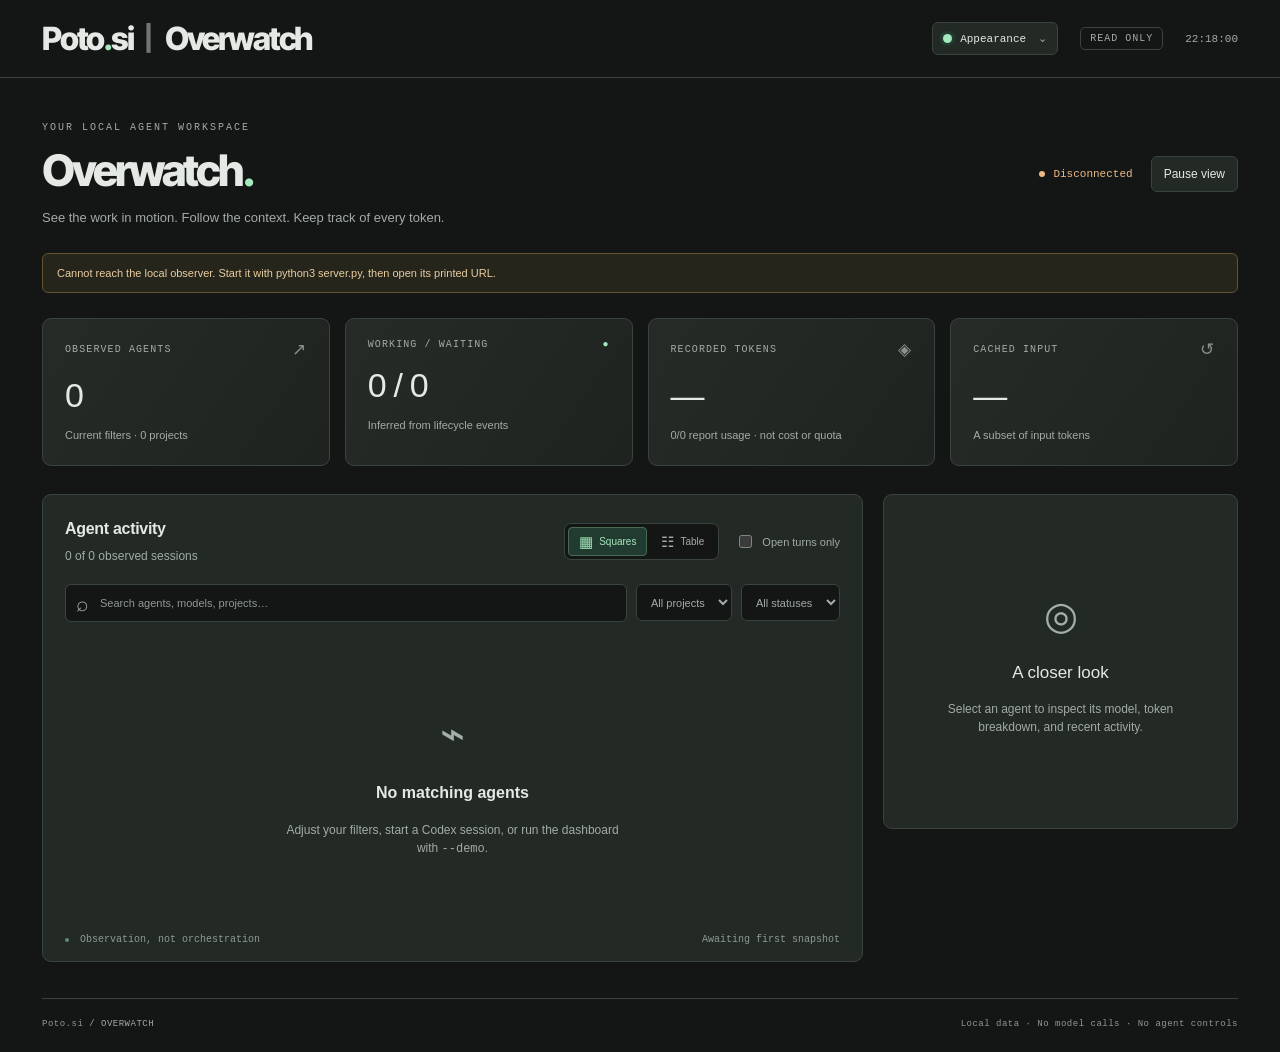
==== index.html @ 6ef72272 "Initial commit: local Codex agent dashboard" ====
<!doctype html>
<html lang="en">
<head>
  <meta charset="utf-8">
  <meta name="viewport" content="width=device-width, initial-scale=1">
  <meta name="color-scheme" content="dark">
  <script src="/theme.js"></script>
  <title>Poto.si | Overwatch</title>
  <link rel="icon" href="data:image/svg+xml,%3Csvg xmlns='http://www.w3.org/2000/svg' viewBox='0 0 32 32'%3E%3Crect width='32' height='32' rx='9' fill='%23132120'/%3E%3Cpath d='M8 23V9h9l7 7-7 7z' fill='none' stroke='%2399e4bb' stroke-width='3'/%3E%3C/svg%3E">
  <link rel="preload" href="/assets/inter-tight-800.ttf" as="font" type="font/ttf" crossorigin>
<link rel="stylesheet" href="/style.css">
  <link rel="stylesheet" href="/theme.css">
  <script src="/app.js" defer></script>
</head>
<body>
  <div class="shell">
    <header class="topbar">
      <a class="brand wordmark" href="/" aria-label="Poto.si | Overwatch home"><span>Poto<span class="brand-dot">.</span>si</span><span class="brand-separator" aria-hidden="true">|</span><span>Overwatch</span></a>
      <div class="top-meta"><details id="appearance-menu" class="appearance-menu">
  <summary><span class="appearance-dot" aria-hidden="true"></span>Appearance<span class="appearance-chevron" aria-hidden="true">⌄</span></summary>
  <div class="appearance-panel">
    <fieldset class="appearance-modes"><legend>Theme</legend>
      <label><input type="radio" name="appearance-theme" value="dark" checked><span>Dark</span></label>
      <label><input type="radio" name="appearance-theme" value="light"><span>Light</span></label>
      <label><input type="radio" name="appearance-theme" value="system"><span>System</span></label>
    </fieldset>
    <fieldset class="appearance-accents"><legend>Accent color</legend>
      <label data-preset="mint"><input type="radio" name="appearance-accent" value="mint" checked><span><i aria-hidden="true"></i>Mint</span></label>
      <label data-preset="sky"><input type="radio" name="appearance-accent" value="sky"><span><i aria-hidden="true"></i>Sky</span></label>
      <label data-preset="violet"><input type="radio" name="appearance-accent" value="violet"><span><i aria-hidden="true"></i>Violet</span></label>
      <label data-preset="amber"><input type="radio" name="appearance-accent" value="amber"><span><i aria-hidden="true"></i>Amber</span></label>
      <label data-preset="rose"><input type="radio" name="appearance-accent" value="rose"><span><i aria-hidden="true"></i>Rose</span></label>
    </fieldset>
  </div>
</details><span class="readonly">READ ONLY</span><span id="clock">—</span></div>
    </header>
    <main>
      <div class="page-heading">
        <div><div class="eyebrow">YOUR LOCAL AGENT WORKSPACE</div><h1 class="overwatch-title">Overwatch<span class="heading-dot">.</span></h1><p class="subtitle">See the work in motion. Follow the context. Keep track of every token.</p></div>
        <div class="connection-controls"><div id="connection" class="connection"><span class="pulse"></span><span id="connection-label">Connecting</span></div><button id="pause" class="button" type="button" aria-pressed="false">Pause view</button></div>
      </div>
      <div id="notice" class="notice" role="status">Connecting to the local observer…</div>
      <section class="stats" aria-label="Observed agent summary">
        <article class="stat"><span class="stat-label">OBSERVED AGENTS <span class="stat-icon">↗</span></span><strong id="stat-agents">—</strong><span id="stat-scope" class="stat-caption">Recent sessions</span></article>
        <article class="stat"><span class="stat-label">WORKING / WAITING <span class="stat-icon green">●</span></span><strong id="stat-active">—</strong><span class="stat-caption">Inferred from lifecycle events</span></article>
        <article class="stat"><span class="stat-label">RECORDED TOKENS <span class="stat-icon">◈</span></span><strong id="stat-tokens">—</strong><span id="stat-token-caption" class="stat-caption">Input + output; not cost or quota</span></article>
        <article class="stat"><span class="stat-label">CACHED INPUT <span class="stat-icon">↺</span></span><strong id="stat-cache">—</strong><span class="stat-caption">A subset of input tokens</span></article>
      </section>
      <section class="workspace" aria-label="Agent workspace">
        <div class="agent-panel panel">
          <div class="panel-heading"><div><h2>Agent activity</h2><span id="result-count" class="small muted">Waiting for observations</span></div><div class="activity-controls"><div class="view-switch" role="group" aria-label="Agent view"><button id="view-squares" type="button" aria-pressed="true" aria-controls="squares-view"><span aria-hidden="true">▦</span> Squares</button><button id="view-table" type="button" aria-pressed="false" aria-controls="table-view"><span aria-hidden="true">☷</span> Table</button></div><label class="checkbox"><input id="active-only" type="checkbox"> Open turns only</label></div></div>
          <div class="filters">
            <label class="search"><span aria-hidden="true">⌕</span><input id="search" type="search" placeholder="Search agents, models, projects…" aria-label="Search agents"></label>
            <select id="project-filter" aria-label="Filter by project"><option value="">All projects</option></select>
            <select id="status-filter" aria-label="Filter by status"><option value="">All statuses</option><option value="running">Working</option><option value="waiting">Waiting</option><option value="idle">Idle</option><option value="interrupted">Interrupted</option><option value="failed">Failed</option><option value="unknown">Unknown</option></select>
          </div>
          <div id="squares-view" class="squares-view" role="region" aria-label="Agent status squares">
            <div class="square-legend" aria-label="Agent status legend"><span class="running"><i aria-hidden="true">▶</i> Working</span><span class="waiting"><i aria-hidden="true">Ⅱ</i> Waiting</span><span class="idle"><i aria-hidden="true">○</i> Idle</span><span class="interrupted"><i aria-hidden="true">×</i> Interrupted</span><span class="failed"><i aria-hidden="true">!</i> Failed</span><span class="unknown"><i aria-hidden="true">?</i> Unknown</span></div>
            <div class="square-board"><div class="square-board-heading"><span>OBSERVED SESSIONS</span><span>1 square = 1 agent</span></div><div id="square-groups"></div></div>
            <div id="square-caption" class="square-caption">Select a square to inspect its agent. Token counts appear inside each square.</div>
          </div>
          <div id="table-view" class="table-scroll" hidden><table><thead><tr><th scope="col">AGENT / SESSION</th><th scope="col">STATUS</th><th scope="col" class="number">TOKENS</th><th scope="col" class="number">LAST ACTIVITY</th></tr></thead><tbody id="agent-rows"></tbody></table></div>
          <div id="empty" class="empty" hidden><span class="empty-icon" aria-hidden="true">⌁</span><h3>No matching agents</h3><p>Adjust your filters, start a Codex session, or run the dashboard with <code>--demo</code>.</p></div>
          <div class="panel-footer"><span><span class="tiny-dot"></span> Observation, not orchestration</span><span id="updated">Awaiting first snapshot</span></div>
        </div>
        <aside class="detail-panel panel" aria-label="Selected agent details">
          <div id="detail-empty" class="detail-empty"><span class="detail-symbol" aria-hidden="true">◎</span><h2>A closer look</h2><p>Select an agent to inspect its model, token breakdown, and recent activity.</p></div>
          <div id="detail" hidden>
            <div class="detail-heading"><span class="eyebrow">AGENT DETAILS</span><span id="detail-status" class="status"></span></div>
            <h2 id="detail-name"></h2><p id="detail-reason" class="detail-reason"></p>
            <dl class="metadata"><div><dt>Model</dt><dd id="detail-model"></dd></div><div><dt>Provider</dt><dd id="detail-provider"></dd></div><div><dt>Project</dt><dd id="detail-project"></dd></div><div><dt>Source</dt><dd id="detail-source"></dd></div><div><dt>Session ID</dt><dd id="detail-id" class="mono"></dd></div><div><dt>Parent</dt><dd id="detail-parent" class="mono"></dd></div><div><dt>Last turn</dt><dd id="detail-duration"></dd></div></dl>
            <div class="section-heading"><h3>Token accounting</h3><span id="detail-total" class="mono"></span></div>
            <div class="token-bar" aria-hidden="true"><span id="bar-input" class="segment input"></span><span id="bar-cached" class="segment cached"></span><span id="bar-output" class="segment output"></span></div>
            <dl class="token-legend"><div><dt><i class="key input"></i>Uncached input</dt><dd id="detail-input"></dd></div><div><dt><i class="key cached"></i>Cached input</dt><dd id="detail-cached"></dd></div><div><dt><i class="key output"></i>Output</dt><dd id="detail-output"></dd></div><div><dt>Reasoning <span class="muted">(included in output)</span></dt><dd id="detail-reasoning"></dd></div></dl>
            <div class="context-box"><div><span>Last request / context window</span><strong id="detail-context">Unknown</strong></div><progress id="context-progress" max="100" value="0" aria-label="Last request size relative to context window"></progress><p>This is the last reported request size, not cumulative usage or a live context measurement.</p></div>
            <div class="section-heading"><h3>Recent activity</h3><span class="small muted">Metadata only</span></div><ol id="activity" class="activity"></ol>
          </div>
        </aside>
      </section>
      <footer class="page-footer"><span>Poto.si <span class="muted">/ OVERWATCH</span></span><span>Local data · No model calls · No agent controls</span></footer>
    </main>
  </div>
</body>
</html>
---- style.css ----
:root{color-scheme:dark;--bg:#0c1415;--paper:#111e1f;--raised:#172628;--text:#e5eeeb;--muted:#93a6a3;--line:#273937;--accent:#a6e8bd;--mint:#a6e8bd;--edge:#72918b;--blue:#192f3c;--green:#193a30;--amber:#3a3020;--purple:#302a42;--focus:#a6e8bd;--dot:#2a3b37;--mono:"SFMono-Regular",Consolas,"Liberation Mono",monospace}
*{box-sizing:border-box}body{margin:0;background:var(--bg);color:var(--text);font:14px/1.5 -apple-system,BlinkMacSystemFont,"Segoe UI",sans-serif}button,input,select{font:inherit}button,a,input,select,summary,[tabindex]{-webkit-tap-highlight-color:transparent}button,a{touch-action:manipulation}button{cursor:pointer}a{color:var(--accent);text-underline-offset:4px}button:focus-visible,a:focus-visible,input:focus-visible,select:focus-visible,summary:focus-visible,[tabindex]:focus-visible{outline:2px solid var(--focus);outline-offset:4px}[hidden]{display:none!important}button:disabled{cursor:default;opacity:.5}.muted{color:var(--muted)}.small{font-size:12px}.mono{font-family:var(--mono);font-size:11px}.green{color:var(--mint)}
.shell{max-width:1680px;margin:0 auto}.topbar{min-height:78px;border-bottom:1px solid var(--line);padding:20px 42px;display:flex;align-items:center;justify-content:space-between;gap:24px}.brand{display:flex;align-items:center;gap:14px;font-size:11px;letter-spacing:1.8px;font-weight:650;white-space:nowrap}.brand-mark{display:grid;place-items:center;width:34px;height:34px;border:1px solid #668675;border-radius:9px;color:var(--mint);font-size:22px;font-weight:450;letter-spacing:0;transform:rotate(-8deg)}.brand-slash{color:#4f6d64;margin:0 11px}.top-meta{display:flex;align-items:center;gap:22px;font:11px var(--mono);color:var(--muted)}.readonly{padding:5px 9px;border:1px solid var(--line);border-radius:5px;letter-spacing:1px;font-size:10px}
main{padding:42px 42px 24px}.page-heading{display:flex;justify-content:space-between;align-items:center;gap:26px;margin-bottom:25px}.eyebrow{font:10px/1.5 var(--mono);letter-spacing:2px;color:var(--muted)}h1{font-size:clamp(30px,3.4vw,46px);font-weight:480;line-height:1.15;letter-spacing:-1.9px;margin:10px 0 13px}.heading-dot{color:var(--mint)}.subtitle{margin:0;color:var(--muted);font-size:13px;max-width:650px}.connection-controls{display:flex;align-items:center;gap:18px;flex-shrink:0}.connection{display:flex;align-items:center;gap:8px;color:var(--mint);font:11px var(--mono)}.pulse,.tiny-dot{display:inline-block;border-radius:50%;width:6px;height:6px;background:var(--mint)}.pulse{box-shadow:0 0 0 4px #a6e8bd12}.connection.offline{color:#edb987}.connection.offline .pulse{background:#edb987;box-shadow:none}.button{border:1px solid var(--line);background:var(--paper);color:var(--text);border-radius:6px;min-height:36px;padding:7px 12px;font-size:12px}.button:hover{border-color:#587c69}.button[aria-pressed=true]{color:var(--mint);border-color:#587c69}.notice{padding:11px 14px;border:1px solid var(--line);border-radius:6px;color:var(--muted);font-size:11px;margin-bottom:25px;background:var(--ui-inset,#101b1c)}.notice.demo,.notice.error{border-color:#675333;color:#e9cda0;background:#26251c}
.stats{display:grid;grid-template-columns:repeat(4,minmax(0,1fr));gap:15px;margin-bottom:28px}.stat{background:linear-gradient(125deg,var(--ui-gradient-start,#142222),var(--ui-gradient-end,#111c1d));border:1px solid var(--line);border-radius:9px;padding:20px 22px;min-height:145px}.stat-label{display:flex;justify-content:space-between;align-items:center;font:10px var(--mono);color:var(--muted);letter-spacing:1.1px;gap:10px}.stat-icon{color:var(--ui-muted-strong,#6b867b);font-size:17px}.stat-icon.green{color:var(--mint);font-size:10px}.stat strong{display:block;font:440 34px/1.1 -apple-system,BlinkMacSystemFont,"Segoe UI",sans-serif;letter-spacing:-1.3px;margin:17px 0 10px}.stat-caption{color:var(--muted);font-size:11px}.workspace{display:grid;grid-template-columns:minmax(0,1fr) 355px;align-items:start;gap:20px}.panel{background:var(--paper);border:1px solid var(--line);border-radius:9px;overflow:hidden}.panel-heading{display:flex;justify-content:space-between;align-items:center;padding:22px 22px 18px;gap:14px}.panel-heading h2{font-size:16px;font-weight:550;letter-spacing:-.3px;margin:0 0 4px}.checkbox{display:flex;align-items:center;gap:7px;color:var(--muted);font-size:11px;white-space:nowrap}.checkbox input{accent-color:var(--mint)}.filters{display:flex;flex-wrap:wrap;gap:9px;padding:0 22px 20px}.search{display:flex;align-items:center;gap:9px;flex:1;min-width:180px;border:1px solid var(--line);border-radius:6px;padding:0 10px;background:var(--bg)}.search>span{font-size:21px;color:var(--muted)}.search input{border:0;background:none;color:var(--text);width:100%;min-width:0;height:36px;font-size:11px;outline-offset:0}.search input::placeholder{color:var(--ui-muted-soft,#78918b)}.filters select{background:var(--bg);color:var(--muted);border:1px solid var(--line);border-radius:6px;height:37px;padding:0 10px;font-size:11px;max-width:185px}.table-scroll{overflow:auto}table{width:100%;border-collapse:collapse;text-align:left}th{background:var(--ui-header,#142223);color:var(--ui-muted-soft,#78958c);font:9px var(--mono);letter-spacing:1.2px;padding:13px 20px;border-block:1px solid var(--line);white-space:nowrap}td{padding:18px 20px;border-bottom:1px solid var(--ui-divider,#243532);font-size:12px;vertical-align:middle}th.number,td.number{text-align:right}td.number{font:11px var(--mono);white-space:nowrap}tr.agent-row{cursor:pointer}tr.agent-row:hover{background:var(--ui-hover,#182b28)}tr.agent-row.selected{background:#1a302a}tr.agent-row.selected td:first-child{box-shadow:inset 2px 0 var(--mint)}.agent-cell{display:flex;align-items:center;gap:10px;min-width:190px}.agent-icon{display:grid;place-items:center;flex-shrink:0;width:29px;height:29px;background:var(--ui-icon-fill,#1e3430);border:1px solid var(--ui-icon-border,#325047);border-radius:7px;font-size:14px;color:var(--ui-body-soft,#a3c5b2)}.agent-icon.child{background:#202f36;border-color:#324650;color:#a9bccb}.agent-text{min-width:0}.agent-name{display:block;border:0;background:transparent;color:var(--text);font-size:12px;text-align:left;padding:0;max-width:300px;overflow:hidden;text-overflow:ellipsis;white-space:nowrap}.agent-subtitle{display:block;font:10px var(--mono);color:var(--ui-secondary,#819b91);margin-top:4px;max-width:280px;overflow:hidden;text-overflow:ellipsis;white-space:nowrap}.tree-indent{display:inline-block;flex-shrink:0;width:0}.tree-toggle{border:0;background:transparent;color:var(--ui-secondary,#89a298);min-width:16px;padding:4px 0;font-size:11px}.status{display:inline-flex;align-items:center;gap:6px;white-space:nowrap;font:10px var(--mono);padding:4px 7px;border:1px solid #3a4847;border-radius:5px;color:#a1b1ac;background:#1d2b29}.status::before{content:"";height:4px;width:4px;border-radius:50%;background:currentColor}.status.running{color:#b3e9b9;background:#243d2d;border-color:#375c3c}.status.waiting{color:#ecd09b;background:#3b3223;border-color:#5b4d30}.status.interrupted,.status.failed{color:#edb1a4;background:#392a28;border-color:#63423b}.status.idle{color:#a9c2d3;background:#24343d;border-color:#3e505b}.status.unknown{color:#b1acbf;background:#2a2b36;border-color:#454454}.panel-footer{display:flex;justify-content:space-between;gap:15px;padding:16px 22px;color:var(--ui-muted-soft,#78958b);font:10px var(--mono)}.panel-footer .tiny-dot{width:4px;height:4px;background:#5d8e70;margin-right:5px}.empty{text-align:center;padding:60px 24px;color:var(--muted)}.empty-icon{font-size:42px;color:var(--ui-secondary,#5f8173)}.empty h3{color:var(--text);font-size:16px}.empty p{font-size:12px;max-width:340px;margin:0 auto}.detail-panel{padding:22px}.detail-empty{text-align:center;padding:70px 7px;color:var(--muted)}.detail-empty h2{font-size:17px;color:var(--text);font-weight:500}.detail-empty p{font-size:12px;max-width:260px;margin:auto}.detail-symbol{font-size:39px;color:var(--ui-secondary,#6f9a80)}.detail-heading{display:flex;justify-content:space-between;align-items:center;gap:10px}.detail-panel #detail-name{font-size:21px;line-height:1.35;font-weight:500;letter-spacing:-.5px;margin:18px 0 7px;overflow-wrap:anywhere}.detail-reason{font-size:11px;color:var(--muted);margin:0 0 22px}.metadata{font-size:11px;margin:0}.metadata>div{display:grid;grid-template-columns:73px minmax(0,1fr);gap:14px;margin:12px 0}.metadata dt{color:var(--muted)}.metadata dd{margin:0;overflow-wrap:anywhere;text-align:right}.section-heading{display:flex;justify-content:space-between;align-items:center;gap:10px;border-top:1px solid var(--line);padding-top:21px;margin-top:24px}.section-heading h3{font-size:12px;font-weight:550;margin:0}.token-bar{height:9px;background:var(--bg);display:flex;border-radius:3px;overflow:hidden;margin:17px 0}.segment{height:100%;width:0}.input{background:#a6e8bd}.cached{background:#416d55}.output{background:#aaa2cf}.token-legend{margin:0}.token-legend>div{display:flex;justify-content:space-between;gap:12px;margin:11px 0;font-size:10px;color:var(--muted)}.token-legend dd{margin:0;font-family:var(--mono);color:var(--text)}.key{display:inline-block;width:6px;height:6px;border-radius:1px;margin-right:7px}.context-box{padding:13px;border:1px solid var(--line);border-radius:6px;margin-top:20px;background:var(--ui-inset,#101b1b)}.context-box>div{display:flex;justify-content:space-between;gap:8px;font-size:10px;color:var(--muted)}.context-box strong{font:10px var(--mono);color:var(--text)}progress{display:block;width:100%;height:4px;margin:12px 0;background:var(--bg);border:0;border-radius:3px;accent-color:var(--mint)}progress::-webkit-progress-bar{background:var(--ui-track,#283a32);border-radius:3px}progress::-webkit-progress-value{background:var(--mint);border-radius:3px}progress::-moz-progress-bar{background:var(--mint)}.context-box p{font-size:9px;color:var(--muted);margin:0;line-height:1.6}.activity{margin:15px 0 0;padding:0;list-style:none}.activity li{position:relative;border-left:1px solid var(--ui-icon-border,#345043);padding:0 0 18px 16px;margin-left:3px}.activity li::before{content:"";width:5px;height:5px;position:absolute;left:-3px;top:5px;border-radius:50%;background:var(--ui-secondary,#658e75)}.activity li:last-child{border-left-color:transparent;padding-bottom:0}.activity p{font-size:11px;margin:0 0 3px;color:var(--ui-body-soft,#bfd0c6)}.activity time{font:9px var(--mono);color:var(--ui-muted-soft,#78958b)}.page-footer{display:flex;align-items:center;justify-content:space-between;gap:18px;margin-top:36px;padding-top:20px;border-top:1px solid var(--line);font:9px var(--mono);letter-spacing:.5px;color:var(--ui-muted-soft,#759080)}
@media(min-width:1550px){.workspace{grid-template-columns:minmax(0,1fr) 390px}.agent-name{max-width:390px}}
@media(max-width:1100px){.topbar{padding-inline:25px}.top-meta #clock{display:none}main{padding:30px 25px 20px}.workspace{grid-template-columns:minmax(0,1fr) 310px;gap:14px}.stats{gap:10px}.stat{padding:18px}.stat-label{font-size:9px}.agent-name{max-width:195px}td,th{padding-inline:13px}.detail-panel{padding:18px}.filters{padding-inline:16px}.brand{font-size:10px;letter-spacing:1px}.brand-slash{margin:0 5px}}
@media(max-width:850px){.workspace{grid-template-columns:1fr}.detail-panel{min-height:200px}.detail-empty{padding:30px 10px}.stats{grid-template-columns:repeat(2,minmax(0,1fr))}.page-heading{align-items:start}.connection-controls{gap:10px;flex-direction:column;align-items:flex-end}.agent-name{max-width:330px}.metadata>div{grid-template-columns:100px 1fr}.detail-panel{padding:23px}.brand .muted{display:none}.brand-slash{display:none}}
@media(max-width:520px){.topbar{padding:15px 16px;gap:10px;min-height:65px}.top-meta{gap:0}.readonly{font-size:8px;padding:4px}.brand{gap:8px}.brand-mark{width:27px;height:27px;font-size:18px}.page-heading{gap:10px}main{padding:28px 16px 20px}h1{font-size:31px;letter-spacing:-1.4px}.subtitle{font-size:11px;max-width:250px}.eyebrow{font-size:8px;letter-spacing:1px}.connection-controls{gap:8px}.connection{font-size:9px}.button{font-size:10px;min-height:34px;padding:5px 8px}.stats{gap:8px}.stat{padding:15px;min-height:130px}.stat strong{font-size:29px}.stat-label{font-size:8px;letter-spacing:.6px}.stat-caption{font-size:9px}.stat-icon{font-size:12px}.panel-heading{padding:18px 15px}.panel-heading h2{font-size:14px}.checkbox{font-size:9px}.filters{padding:0 14px 16px}.search{flex-basis:100%}.filters select{max-width:calc(50% - 5px);flex:1}.agent-name{max-width:210px}.agent-subtitle{max-width:200px}.panel-footer{padding:13px;flex-wrap:wrap;font-size:9px}.page-footer{align-items:flex-start;flex-direction:column;gap:8px;font-size:8px}.notice{font-size:10px}}
.agent-panel .panel-heading{flex-wrap:wrap}
.activity-controls{display:flex;align-items:center;justify-content:flex-end;gap:16px;flex-wrap:wrap}
.view-switch{display:inline-flex;gap:3px;border:1px solid var(--line);padding:3px;border-radius:7px;background:var(--bg)}
.view-switch button{border:1px solid transparent;background:transparent;color:var(--muted);border-radius:4px;min-height:29px;padding:4px 10px;font-size:10px;display:flex;align-items:center;gap:6px}
.view-switch button>span{font-size:15px;line-height:1}
.view-switch button:hover{color:var(--text)}
.view-switch button[aria-pressed=true]{background:var(--accent-surface,#233b30);border-color:var(--accent-border,#3a5a47);color:var(--mint)}
.squares-view{border-top:1px solid var(--line)}
.square-legend{display:flex;flex-wrap:wrap;gap:10px 17px;padding:16px 22px;border-bottom:1px solid var(--line);background:var(--ui-header,#132021)}
.square-legend>span{display:inline-flex;align-items:center;gap:6px;font:9px var(--mono);color:var(--muted)}
.square-legend i{display:grid;place-items:center;width:17px;height:17px;border:1px solid var(--tile-border);border-radius:3px;background:var(--tile-fill);color:var(--tile-text);font-style:normal;font-size:9px}
.squares-view .running{--tile-fill:#22412f;--tile-border:#547b55;--tile-text:#c1efc5}
.squares-view .waiting{--tile-fill:#493b24;--tile-border:#7b653a;--tile-text:#f2d79f}
.squares-view .idle{--tile-fill:#233a48;--tile-border:#436477;--tile-text:#b7d6e8}
.squares-view .interrupted{--tile-fill:#3d303a;--tile-border:#725269;--tile-text:#e6bddc}
.squares-view .failed{--tile-fill:#472b2c;--tile-border:#845551;--tile-text:#f1b9ad}
.squares-view .unknown{--tile-fill:#292e34;--tile-border:#515e68;--tile-text:#c6cdd7}
.square-board{padding:19px 22px 24px;min-height:290px;background-color:var(--ui-inset,#0e191a);background-image:radial-gradient(var(--dot,#263831) .7px,transparent .7px);background-size:12px 12px}
.square-board-heading{display:flex;justify-content:space-between;gap:15px;font:9px var(--mono);letter-spacing:1px;color:var(--ui-secondary,#87a193);padding-bottom:21px}
.square-board-heading>span:last-child{font-size:9px;letter-spacing:0;color:var(--muted)}
.square-group+.square-group{margin-top:25px;padding-top:21px;border-top:1px solid var(--line,#263a32)}
.square-group-heading{display:flex;justify-content:space-between;align-items:center;gap:14px;margin-bottom:12px;font:10px var(--mono)}
.square-project{color:var(--ui-body-soft,#b5c9bc);white-space:nowrap;overflow:hidden;text-overflow:ellipsis}
.square-project::before{content:"▧";color:var(--ui-secondary,#729b7a);margin-right:8px}
.square-group-count{flex-shrink:0;color:var(--ui-muted-soft,#849c8e);font-size:9px}
.square-grid{display:grid;grid-template-columns:repeat(auto-fill,minmax(63px,1fr));gap:7px}
.agent-square{position:relative;aspect-ratio:1;min-width:0;border:1px solid var(--tile-border);border-radius:5px;padding:7px 9px 8px;background:var(--tile-fill);color:var(--tile-text);display:flex;flex-direction:column;align-items:center;justify-content:space-between;isolation:isolate;box-shadow:inset 0 1px 0 #ffffff08;transition:box-shadow .15s,border-color .15s}
.agent-square:hover{border-color:var(--ui-hover-outline,#dce7dd);box-shadow:inset 0 0 0 1px var(--ui-hover-outline,#dce7dd)}
.agent-square.selected{border-color:#d9f3d9;box-shadow:inset 0 0 0 1px #d9f3d9,0 0 0 2px #a6e8bd18}
.agent-square.selected::after{content:"";position:absolute;width:5px;height:5px;border-radius:50%;right:5px;bottom:5px;background:#e5f8df}
.square-tile-heading{display:flex;align-items:center;justify-content:space-between;width:100%;font:9px var(--mono)}
.square-relation{opacity:.7;font-size:10px}
.square-number{font:500 clamp(14px,1.5vw,20px)/1 var(--mono);letter-spacing:-.6px}
.square-tokens{font:9px/1 var(--mono);opacity:.9;white-space:nowrap}
.agent-square.unknown{background-image:repeating-linear-gradient(-45deg,transparent,transparent 4px,#ffffff04 4px,#ffffff04 5px)}
.agent-square.running .square-symbol{animation:square-breathe 2.4s ease-in-out infinite}
.square-caption{min-height:47px;padding:14px 22px;border-top:1px solid var(--line);color:var(--ui-secondary,#a4b8aa);font:10px/1.7 var(--mono);overflow-wrap:anywhere;background:var(--ui-header,#12201e)}
@keyframes square-breathe{0%,100%{opacity:1}50%{opacity:.45}}
@media(max-width:1100px){.activity-controls{gap:10px}.square-board,.square-legend{padding-inline:17px}.square-grid{grid-template-columns:repeat(auto-fill,minmax(60px,1fr));gap:6px}.square-number{font-size:17px}}
@media(max-width:520px){.activity-controls{width:100%;justify-content:space-between;gap:10px}.square-legend{padding:13px 15px;gap:9px 12px}.square-board{padding:16px 15px 20px;min-height:230px}.square-board-heading{font-size:8px;letter-spacing:.6px;padding-bottom:18px}.square-group-heading{font-size:9px}.square-group-count{font-size:8px}.square-grid{grid-template-columns:repeat(auto-fill,minmax(55px,1fr));gap:6px}.agent-square{padding:6px 7px}.square-number{font-size:17px}.square-tokens{font-size:8px}.square-caption{padding:13px 15px;font-size:9px}}
@media(prefers-reduced-motion:reduce){*{scroll-behavior:auto!important;animation:none!important;transition:none!important}}
@font-face{font-family:"Inter Tight";font-style:normal;font-weight:800;font-display:swap;src:url("/assets/inter-tight-800.ttf") format("truetype")}
.brand.wordmark{font-family:"Inter Tight",sans-serif;font-size:32px;font-weight:800;letter-spacing:-.07em;line-height:1;gap:12px;color:var(--text);text-decoration:none;white-space:nowrap}
.wordmark .brand-dot{color:var(--accent)}
.wordmark .brand-separator{color:var(--muted);font-size:25px;letter-spacing:0;opacity:.65}
.page-heading .overwatch-title{font-family:"Inter Tight",sans-serif;font-weight:800;letter-spacing:-.07em}
@media(max-width:1100px){.brand.wordmark{font-size:29px;gap:10px}.wordmark .brand-separator{font-size:23px}}
@media(max-width:520px){.brand.wordmark{font-size:26px;gap:8px}.wordmark .brand-separator{font-size:21px}}
---- theme.css ----
/* One shared appearance dropdown for theme and preset accent selection. */
.appearance-menu{position:relative;flex-shrink:0}
.appearance-menu>summary{display:flex;align-items:center;gap:8px;min-height:33px;padding:7px 10px;border:1px solid var(--line);border-radius:6px;background:var(--paper);color:var(--text);font:11px var(--mono);cursor:pointer;list-style:none}
.appearance-menu>summary::-webkit-details-marker{display:none}
.appearance-menu>summary::marker{content:""}
.appearance-menu[open]>summary{border-color:var(--accent)}
.appearance-dot{width:9px;height:9px;border-radius:50%;background:var(--accent);box-shadow:0 0 0 3px var(--accent-surface)}
.appearance-chevron{margin-left:4px;color:var(--muted)}
.appearance-panel{position:absolute;right:0;top:calc(100% + 9px);z-index:50;width:278px;max-width:calc(100vw - 32px);padding:18px;border:1px solid var(--line);border-radius:10px;background:var(--paper);color:var(--text);box-shadow:0 16px 45px #00000028}
.appearance-panel fieldset{margin:0;padding:0;border:0;min-width:0}
.appearance-panel fieldset+fieldset{margin-top:20px}
.appearance-panel legend{padding:0;margin-bottom:10px;color:var(--muted);font:9px var(--mono);text-transform:uppercase;letter-spacing:1px}
.appearance-panel label{position:relative;cursor:pointer;min-width:0}
.appearance-panel input{position:absolute;opacity:0;width:1px;height:1px;margin:0}
.appearance-modes{display:grid;grid-template-columns:repeat(3,minmax(0,1fr));gap:5px}
.appearance-modes label>span{display:block;text-align:center;border:1px solid var(--line);border-radius:5px;padding:8px 5px;font:11px var(--mono);color:var(--muted)}
.appearance-panel input:focus-visible+span{outline:2px solid var(--focus);outline-offset:3px}
.appearance-modes input:checked+span{border-color:var(--accent-border);background:var(--accent-surface);color:var(--accent)}
.appearance-accents{display:grid;grid-template-columns:repeat(5,minmax(0,1fr));gap:5px}
.appearance-accents label>span{display:flex;flex-direction:column;align-items:center;gap:8px;padding:7px 0;border:1px solid transparent;border-radius:6px;font:9px var(--mono);color:var(--muted)}
.appearance-accents i{display:block;width:23px;height:23px;background:var(--swatch);border-radius:50%;border:1px solid #00000014}
.appearance-accents input:checked+span{border-color:var(--accent-border);background:var(--accent-surface);color:var(--text)}
.appearance-accents label:hover>span,.appearance-modes label:hover>span{border-color:var(--accent-border)}
[data-preset=mint]{--swatch:#a6e8bd}[data-preset=sky]{--swatch:#88c9f2}[data-preset=violet]{--swatch:#c4b0f5}[data-preset=amber]{--swatch:#efcc8a}[data-preset=rose]{--swatch:#edb3c6}
:root[data-theme=light] [data-preset=mint]{--swatch:#326640}
:root[data-theme=light] [data-preset=sky]{--swatch:#266289}
:root[data-theme=light] [data-preset=violet]{--swatch:#6d4ba1}
:root[data-theme=light] [data-preset=amber]{--swatch:#805d1a}
:root[data-theme=light] [data-preset=rose]{--swatch:#914f67}

:root[data-theme=light]{color-scheme:light;--bg:#f4f6f1;--paper:#fffefa;--raised:#edf1e9;--text:#23352c;--muted:#5b6b61;--line:#d5dfd2;--accent:#326640;--mint:#326640;--edge:#668271;--blue:#e5edf4;--green:#e3efdf;--amber:#f5ead2;--purple:#ece7f3;--focus:#326640;--dot:#dce4d8}
:root[data-theme=dark]{color-scheme:dark}
:root[data-theme=light] .brand-mark{border-color:#83a187}
:root[data-theme=light] .brand-slash{color:#8d9e8d}
:root[data-theme=light] .pulse{box-shadow:0 0 0 4px #32664010}
:root[data-theme=light] .connection.offline{color:#86612b}
:root[data-theme=light] .connection.offline .pulse{background:#86612b;box-shadow:none}
:root[data-theme=light] .button:hover,:root[data-theme=light] .button[aria-pressed=true]{border-color:#7c9d70}
:root[data-theme=light] .notice{background:#eef3e8}
:root[data-theme=light] .notice.demo,:root[data-theme=light] .notice.error{background:#f6ecd6;border-color:#d8c493;color:#735023}
:root[data-theme=light] .stat{background:linear-gradient(125deg,#fffefa,#f4f7ee)}
:root[data-theme=light] .stat-icon{color:#687d64}
:root[data-theme=light] th{background:#edf2e8;color:#5e715e}
:root[data-theme=light] td{border-bottom-color:#e0e6db}
:root[data-theme=light] tr.agent-row:hover{background:#f2f6ed}
:root[data-theme=light] tr.agent-row.selected{background:#e5efde}
:root[data-theme=light] .agent-icon{background:#e6eedd;border-color:#b3c7ad;color:#4c684c}
:root[data-theme=light] .agent-icon.child{background:#e5edf4;border-color:#b5c9d5;color:#48657b}
:root[data-theme=light] .agent-subtitle,:root[data-theme=light] .tree-toggle{color:#5c6f5e}
:root[data-theme=light] .status{background:#ecefe8;border-color:#bac7b5;color:#5d6d58}
:root[data-theme=light] .status.running{color:#3e682f;background:#e2eed8;border-color:#a4c493}
:root[data-theme=light] .status.waiting{color:#745217;background:#f5e8cb;border-color:#d9bc7c}
:root[data-theme=light] .status.idle{color:#3c607c;background:#e5eef5;border-color:#adc3d2}
:root[data-theme=light] .status.interrupted{color:#735b7d;background:#efe5f1;border-color:#c4afcc}
:root[data-theme=light] .status.failed{color:#8e4139;background:#f8e2dc;border-color:#d7a99d}
:root[data-theme=light] .status.unknown{color:#596879;background:#eceff1;border-color:#c1cbd0}
:root[data-theme=light] .panel-footer,:root[data-theme=light] .page-footer{color:#65765f}
:root[data-theme=light] .panel-footer .tiny-dot{background:#648451}
:root[data-theme=light] .empty-icon,:root[data-theme=light] .detail-symbol{color:#648451}
:root[data-theme=light] .input{background:#5c8d55}
:root[data-theme=light] .cached{background:#b0c7a3}
:root[data-theme=light] .output{background:#9784b8}
:root[data-theme=light] .context-box{background:#f1f5ed}
:root[data-theme=light] progress::-webkit-progress-bar{background:#dbe7d3}
:root[data-theme=light] .activity li{border-left-color:#bdd0b6}
:root[data-theme=light] .activity li:last-child{border-left-color:transparent}
:root[data-theme=light] .activity li::before{background:#8eac82}
:root[data-theme=light] .activity p{color:#425f45}
:root[data-theme=light] .activity time{color:#61765c}
:root[data-theme=light] .view-switch button[aria-pressed=true]{background:#e2ecdc;border-color:#b3c9a7}
:root[data-theme=light] .square-legend{background:#f1f5eb}
:root[data-theme=light] .squares-view .running{--tile-fill:#e2eed8;--tile-border:#9dbb8d;--tile-text:#3e682f}
:root[data-theme=light] .squares-view .waiting{--tile-fill:#f5e8cb;--tile-border:#d3b475;--tile-text:#745217}
:root[data-theme=light] .squares-view .idle{--tile-fill:#e5eef5;--tile-border:#a3bdce;--tile-text:#3c607c}
:root[data-theme=light] .squares-view .interrupted{--tile-fill:#efe5f1;--tile-border:#bda4c4;--tile-text:#735b7d}
:root[data-theme=light] .squares-view .failed{--tile-fill:#f8e2dc;--tile-border:#d0a093;--tile-text:#8e4139}
:root[data-theme=light] .squares-view .unknown{--tile-fill:#eceff1;--tile-border:#b8c2c9;--tile-text:#596879}
:root[data-theme=light] .square-board{background-color:#f8faf4;background-image:radial-gradient(#dce4d8 .7px,transparent .7px)}
:root[data-theme=light] .square-board-heading,:root[data-theme=light] .square-group-count{color:#61765c}
:root[data-theme=light] .square-group+.square-group{border-top-color:var(--line)}
:root[data-theme=light] .square-project{color:#465f43}
:root[data-theme=light] .square-project::before{color:#648451}
:root[data-theme=light] .agent-square:hover{border-color:#66805c;box-shadow:inset 0 0 0 1px #66805c}
:root[data-theme=light] .agent-square.selected{border-color:#34603e;box-shadow:inset 0 0 0 1px #34603e,0 0 0 2px #32664012}
:root[data-theme=light] .agent-square.selected::after{background:#34603e}
:root[data-theme=light] .agent-square.unknown{background-image:repeating-linear-gradient(-45deg,transparent,transparent 4px,#00000005 4px,#00000005 5px)}
:root[data-theme=light] .square-caption{background:#eff4e8;color:#4f674d}

/* Presets affect interactive accents; semantic status colors keep their meaning. */
:root{--accent-surface:#223b30;--accent-border:#476b50;--accent-ring:#a6e8bd18;--accent-cache:#416d55}
:root[data-theme=light]{--accent-surface:#e2ecdc;--accent-border:#a5bf99;--accent-ring:#32664018;--accent-cache:#b0c7a3}
:root[data-accent]{--mint:var(--accent);--focus:var(--accent)}
:root[data-accent=sky]{--accent:#88c9f2;--accent-surface:#203341;--accent-border:#426982;--accent-ring:#88c9f218;--accent-cache:#3f657b}
:root[data-accent=violet]{--accent:#c4b0f5;--accent-surface:#352b45;--accent-border:#6f5a90;--accent-ring:#c4b0f518;--accent-cache:#6d5d8b}
:root[data-accent=amber]{--accent:#efcc8a;--accent-surface:#3b3121;--accent-border:#846c40;--accent-ring:#efcc8a18;--accent-cache:#7f6b43}
:root[data-accent=rose]{--accent:#edb3c6;--accent-surface:#402b33;--accent-border:#895a6b;--accent-ring:#edb3c618;--accent-cache:#80566a}
:root[data-theme=light][data-accent=sky]{--accent:#266289;--accent-surface:#e0edf5;--accent-border:#a1bed1;--accent-ring:#26628918;--accent-cache:#a5c4d9}
:root[data-theme=light][data-accent=violet]{--accent:#6d4ba1;--accent-surface:#eee6f6;--accent-border:#c0aed5;--accent-ring:#6d4ba118;--accent-cache:#c4b5da}
:root[data-theme=light][data-accent=amber]{--accent:#805d1a;--accent-surface:#f5ebd7;--accent-border:#d4bf8c;--accent-ring:#805d1a18;--accent-cache:#d4c195}
:root[data-theme=light][data-accent=rose]{--accent:#914f67;--accent-surface:#f5e5ec;--accent-border:#d2a8b8;--accent-ring:#914f6718;--accent-cache:#d6b1c0}
:root[data-accent] .view-switch button[aria-pressed=true]{background:var(--accent-surface);color:var(--accent);border-color:var(--accent-border)}
:root[data-accent] .brand-dot{color:var(--accent)}
:root[data-accent] .pulse{box-shadow:0 0 0 4px var(--accent-ring)}
:root[data-accent] .button:hover,:root[data-accent] .button[aria-pressed=true]{border-color:var(--accent-border)}
:root[data-accent] tr.agent-row.selected{background:var(--accent-surface)}
:root[data-accent] .agent-square.selected{border-color:var(--accent);box-shadow:inset 0 0 0 1px var(--accent),0 0 0 2px var(--accent-ring)}
:root[data-accent] .agent-square.selected::after{background:var(--accent)}
:root[data-accent] .input{background:var(--accent)}
:root[data-accent] .cached{background:var(--accent-cache)}
:root[data-accent] .connection.offline .pulse{box-shadow:none}
@media(max-width:900px){.topbar{flex-wrap:wrap;gap:12px}.top-meta{margin-left:auto;gap:6px 10px;flex:1 1 150px;min-width:0;flex-wrap:wrap;justify-content:flex-end}.appearance-menu>summary{min-height:30px;font-size:10px;padding:6px 8px}}

/* Dark neutral surfaces inherit the selected accent hue. Semantic statuses stay independent. */
:root[data-theme=dark][data-accent=mint]{
  --bg:#131614;
  --paper:#232925;
  --raised:#2d3430;
  --text:#e4e9e5;
  --muted:#a3aba6;
  --line:#3a443e;
  --edge:#86968c;
  --dot:#313633;
  --ui-inset:#191d1a;
  --ui-header:#272b28;
  --ui-hover:#323a35;
  --ui-divider:#313633;
  --ui-track:#38403a;
  --ui-gradient-start:#262b28;
  --ui-gradient-end:#1f2320;
  --ui-icon-fill:#373f3a;
  --ui-icon-border:#56625b;
  --ui-node-border:#56625b;
  --ui-body-soft:#bfc8c2;
  --ui-secondary:#a4afa8;
  --ui-muted-soft:#909993;
  --ui-muted-strong:#88918b;
  --ui-hover-outline:#dae6de;
}
:root[data-theme=dark][data-accent=sky]{
  --bg:#121516;
  --paper:#20262a;
  --raised:#2a3135;
  --text:#e1e6ea;
  --muted:#a0a8ac;
  --line:#363f45;
  --edge:#7f8e98;
  --dot:#2f3437;
  --ui-inset:#171b1e;
  --ui-header:#24292c;
  --ui-hover:#2f363b;
  --ui-divider:#2f3437;
  --ui-track:#343c41;
  --ui-gradient-start:#24292c;
  --ui-gradient-end:#1d2123;
  --ui-icon-fill:#343b40;
  --ui-icon-border:#515d64;
  --ui-node-border:#515d64;
  --ui-body-soft:#bbc4ca;
  --ui-secondary:#9eaab1;
  --ui-muted-soft:#8b959a;
  --ui-muted-strong:#848d93;
  --ui-hover-outline:#d4e0e7;
}
:root[data-theme=dark][data-accent=violet]{
  --bg:#141316;
  --paper:#26242a;
  --raised:#302e35;
  --text:#e6e4ea;
  --muted:#a7a5ad;
  --line:#3f3c46;
  --edge:#8d8899;
  --dot:#343237;
  --ui-inset:#1b1a1e;
  --ui-header:#29272c;
  --ui-hover:#36333b;
  --ui-divider:#343237;
  --ui-track:#3b3942;
  --ui-gradient-start:#29272c;
  --ui-gradient-end:#201f23;
  --ui-icon-fill:#3b3841;
  --ui-icon-border:#5c5865;
  --ui-node-border:#5c5865;
  --ui-body-soft:#c3c0ca;
  --ui-secondary:#a9a5b2;
  --ui-muted-soft:#94919b;
  --ui-muted-strong:#8c8993;
  --ui-hover-outline:#dfdbe8;
}
:root[data-theme=dark][data-accent=amber]{
  --bg:#161512;
  --paper:#2a2620;
  --raised:#35312b;
  --text:#e9e7e1;
  --muted:#aca8a0;
  --line:#454037;
  --edge:#988f7f;
  --dot:#37342f;
  --ui-inset:#1d1b17;
  --ui-header:#2c2925;
  --ui-hover:#3a362f;
  --ui-divider:#37342f;
  --ui-track:#413c34;
  --ui-gradient-start:#2c2924;
  --ui-gradient-end:#23211d;
  --ui-icon-fill:#403c34;
  --ui-icon-border:#645d51;
  --ui-node-border:#645d51;
  --ui-body-soft:#c9c4bb;
  --ui-secondary:#b1aa9e;
  --ui-muted-soft:#9a958c;
  --ui-muted-strong:#928d84;
  --ui-hover-outline:#e7e0d5;
}
:root[data-theme=dark][data-accent=rose]{
  --bg:#161414;
  --paper:#292426;
  --raised:#342f31;
  --text:#e9e5e6;
  --muted:#aca5a7;
  --line:#443c3f;
  --edge:#97898e;
  --dot:#373234;
  --ui-inset:#1d1a1b;
  --ui-header:#2c2829;
  --ui-hover:#3a3436;
  --ui-divider:#373234;
  --ui-track:#41393c;
  --ui-gradient-start:#2c2729;
  --ui-gradient-end:#231f21;
  --ui-icon-fill:#40393b;
  --ui-icon-border:#63595c;
  --ui-node-border:#63595c;
  --ui-body-soft:#c9c1c3;
  --ui-secondary:#b0a6a9;
  --ui-muted-soft:#9a9194;
  --ui-muted-strong:#928a8c;
  --ui-hover-outline:#e6dcdf;
}
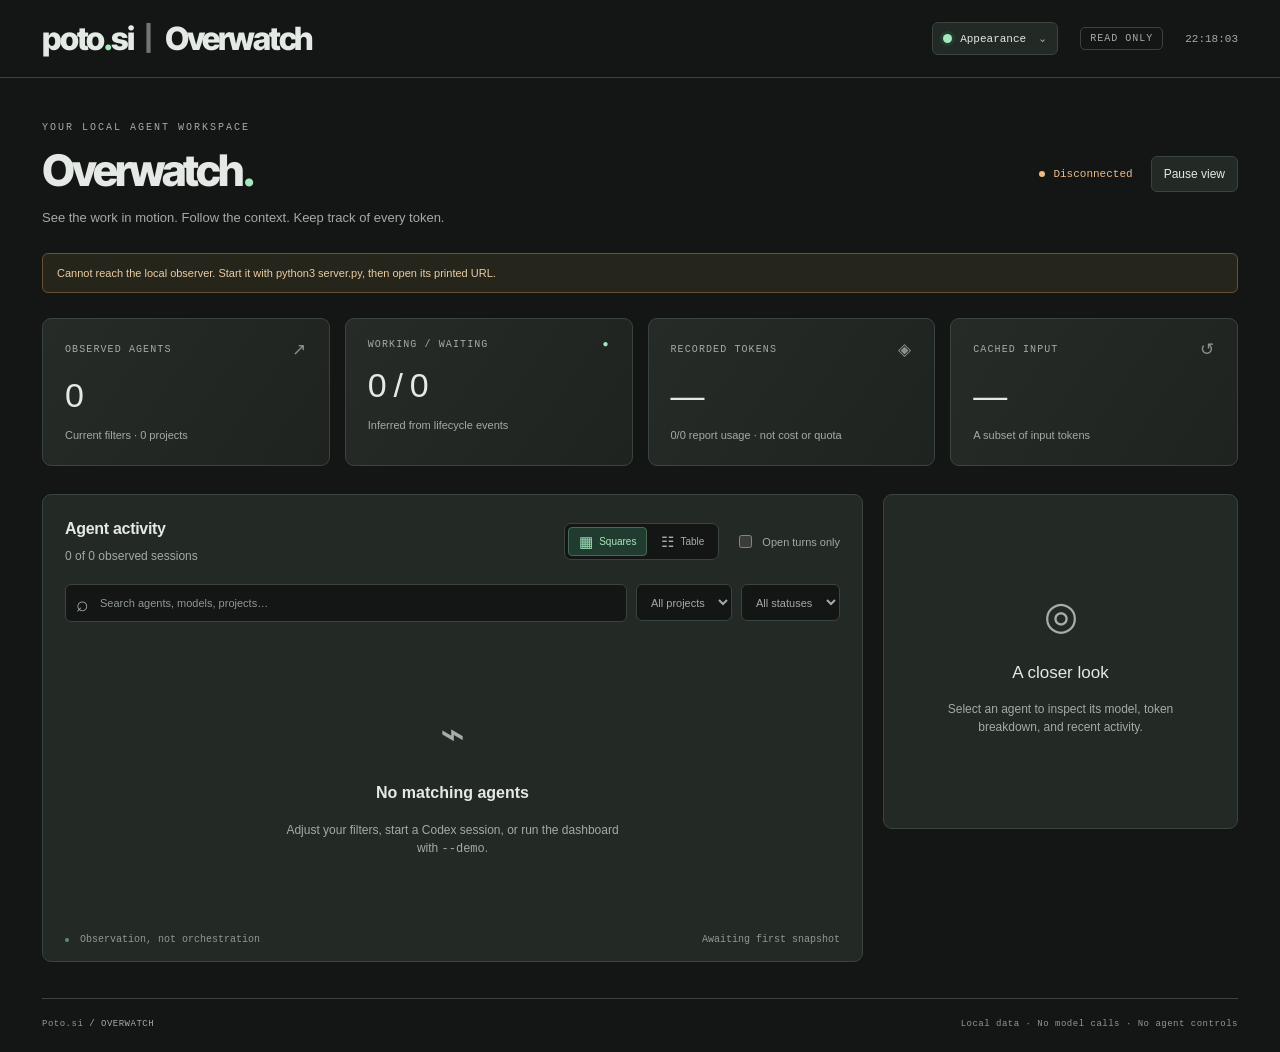
==== commit 837b700d: "Change title case from 'Poto.si' to 'poto.si'" ====
--- a/index.html
+++ b/index.html
@@ -5,7 +5,7 @@
   <meta name="viewport" content="width=device-width, initial-scale=1">
   <meta name="color-scheme" content="dark">
   <script src="/theme.js"></script>
-  <title>Poto.si | Overwatch</title>
+  <title>poto.si | Overwatch</title>
   <link rel="icon" href="data:image/svg+xml,%3Csvg xmlns='http://www.w3.org/2000/svg' viewBox='0 0 32 32'%3E%3Crect width='32' height='32' rx='9' fill='%23132120'/%3E%3Cpath d='M8 23V9h9l7 7-7 7z' fill='none' stroke='%2399e4bb' stroke-width='3'/%3E%3C/svg%3E">
   <link rel="preload" href="/assets/inter-tight-800.ttf" as="font" type="font/ttf" crossorigin>
 <link rel="stylesheet" href="/style.css">
@@ -15,7 +15,7 @@
 <body>
   <div class="shell">
     <header class="topbar">
-      <a class="brand wordmark" href="/" aria-label="Poto.si | Overwatch home"><span>Poto<span class="brand-dot">.</span>si</span><span class="brand-separator" aria-hidden="true">|</span><span>Overwatch</span></a>
+      <a class="brand wordmark" href="/" aria-label="Poto.si | Overwatch home"><span>poto<span class="brand-dot">.</span>si</span><span class="brand-separator" aria-hidden="true">|</span><span>Overwatch</span></a>
       <div class="top-meta"><details id="appearance-menu" class="appearance-menu">
   <summary><span class="appearance-dot" aria-hidden="true"></span>Appearance<span class="appearance-chevron" aria-hidden="true">⌄</span></summary>
   <div class="appearance-panel">
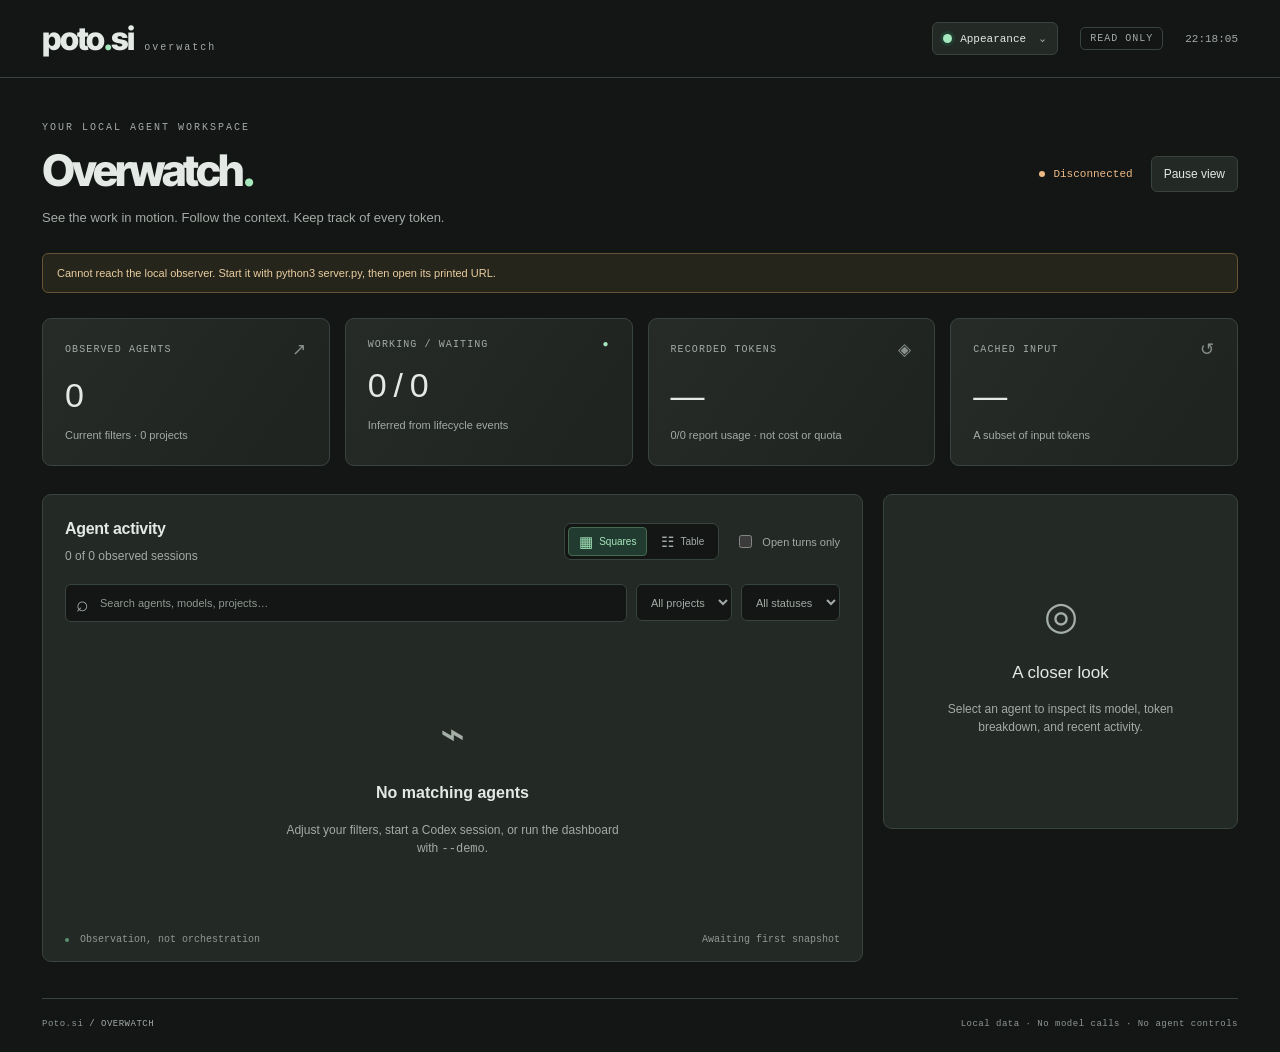
==== commit ab51bfbb: "Refine header wordmark with lowercase eyebrow label" ====
--- a/index.html
+++ b/index.html
@@ -5,7 +5,7 @@
   <meta name="viewport" content="width=device-width, initial-scale=1">
   <meta name="color-scheme" content="dark">
   <script src="/theme.js"></script>
-  <title>poto.si | Overwatch</title>
+  <title>poto.si overwatch</title>
   <link rel="icon" href="data:image/svg+xml,%3Csvg xmlns='http://www.w3.org/2000/svg' viewBox='0 0 32 32'%3E%3Crect width='32' height='32' rx='9' fill='%23132120'/%3E%3Cpath d='M8 23V9h9l7 7-7 7z' fill='none' stroke='%2399e4bb' stroke-width='3'/%3E%3C/svg%3E">
   <link rel="preload" href="/assets/inter-tight-800.ttf" as="font" type="font/ttf" crossorigin>
 <link rel="stylesheet" href="/style.css">
@@ -15,7 +15,7 @@
 <body>
   <div class="shell">
     <header class="topbar">
-      <a class="brand wordmark" href="/" aria-label="Poto.si | Overwatch home"><span>poto<span class="brand-dot">.</span>si</span><span class="brand-separator" aria-hidden="true">|</span><span>Overwatch</span></a>
+      <a class="brand wordmark" href="/" aria-label="poto.si overwatch home"><span>poto<span class="brand-dot">.</span>si</span><span class="eyebrow">overwatch</span></a>
       <div class="top-meta"><details id="appearance-menu" class="appearance-menu">
   <summary><span class="appearance-dot" aria-hidden="true"></span>Appearance<span class="appearance-chevron" aria-hidden="true">⌄</span></summary>
   <div class="appearance-panel">
--- a/style.css
+++ b/style.css
@@ -34,6 +34,12 @@
 .square-group-count{flex-shrink:0;color:var(--ui-muted-soft,#849c8e);font-size:9px}
 .square-grid{display:grid;grid-template-columns:repeat(auto-fill,minmax(63px,1fr));gap:7px}
 .agent-square{position:relative;aspect-ratio:1;min-width:0;border:1px solid var(--tile-border);border-radius:5px;padding:7px 9px 8px;background:var(--tile-fill);color:var(--tile-text);display:flex;flex-direction:column;align-items:center;justify-content:space-between;isolation:isolate;box-shadow:inset 0 1px 0 #ffffff08;transition:box-shadow .15s,border-color .15s}
+.subagent-stack{aspect-ratio:1;min-width:0;display:grid;grid-template-rows:repeat(2,minmax(0,1fr));gap:3px}
+.subagent-stack .subagent-square{aspect-ratio:auto;min-height:0;padding:3px 6px;display:grid;grid-template-columns:minmax(0,1fr) auto;grid-template-rows:1fr auto;column-gap:4px;row-gap:2px}
+.subagent-square .square-tile-heading{grid-column:1;grid-row:1;font-size:8px}
+.subagent-square .square-relation{display:none}
+.subagent-square .square-number{grid-column:2;grid-row:1;font-size:12px;letter-spacing:-.3px}
+.subagent-square .square-tokens{grid-column:1 / -1;grid-row:2;font-size:8px;text-align:center}
 .agent-square:hover{border-color:var(--ui-hover-outline,#dce7dd);box-shadow:inset 0 0 0 1px var(--ui-hover-outline,#dce7dd)}
 .agent-square.selected{border-color:#d9f3d9;box-shadow:inset 0 0 0 1px #d9f3d9,0 0 0 2px #a6e8bd18}
 .agent-square.selected::after{content:"";position:absolute;width:5px;height:5px;border-radius:50%;right:5px;bottom:5px;background:#e5f8df}
@@ -49,9 +55,8 @@
 @media(max-width:520px){.activity-controls{width:100%;justify-content:space-between;gap:10px}.square-legend{padding:13px 15px;gap:9px 12px}.square-board{padding:16px 15px 20px;min-height:230px}.square-board-heading{font-size:8px;letter-spacing:.6px;padding-bottom:18px}.square-group-heading{font-size:9px}.square-group-count{font-size:8px}.square-grid{grid-template-columns:repeat(auto-fill,minmax(55px,1fr));gap:6px}.agent-square{padding:6px 7px}.square-number{font-size:17px}.square-tokens{font-size:8px}.square-caption{padding:13px 15px;font-size:9px}}
 @media(prefers-reduced-motion:reduce){*{scroll-behavior:auto!important;animation:none!important;transition:none!important}}
 @font-face{font-family:"Inter Tight";font-style:normal;font-weight:800;font-display:swap;src:url("/assets/inter-tight-800.ttf") format("truetype")}
-.brand.wordmark{font-family:"Inter Tight",sans-serif;font-size:32px;font-weight:800;letter-spacing:-.07em;line-height:1;gap:12px;color:var(--text);text-decoration:none;white-space:nowrap}
+.brand.wordmark{align-items:flex-end;font-family:"Inter Tight",sans-serif;font-size:32px;font-weight:800;letter-spacing:-.07em;line-height:1;gap:12px;color:var(--text);text-decoration:none;white-space:nowrap}
 .wordmark .brand-dot{color:var(--accent)}
-.wordmark .brand-separator{color:var(--muted);font-size:25px;letter-spacing:0;opacity:.65}
 .page-heading .overwatch-title{font-family:"Inter Tight",sans-serif;font-weight:800;letter-spacing:-.07em}
-@media(max-width:1100px){.brand.wordmark{font-size:29px;gap:10px}.wordmark .brand-separator{font-size:23px}}
-@media(max-width:520px){.brand.wordmark{font-size:26px;gap:8px}.wordmark .brand-separator{font-size:21px}}
+@media(max-width:1100px){.brand.wordmark{font-size:29px;gap:10px}}
+@media(max-width:520px){.brand.wordmark{font-size:26px;gap:8px}}
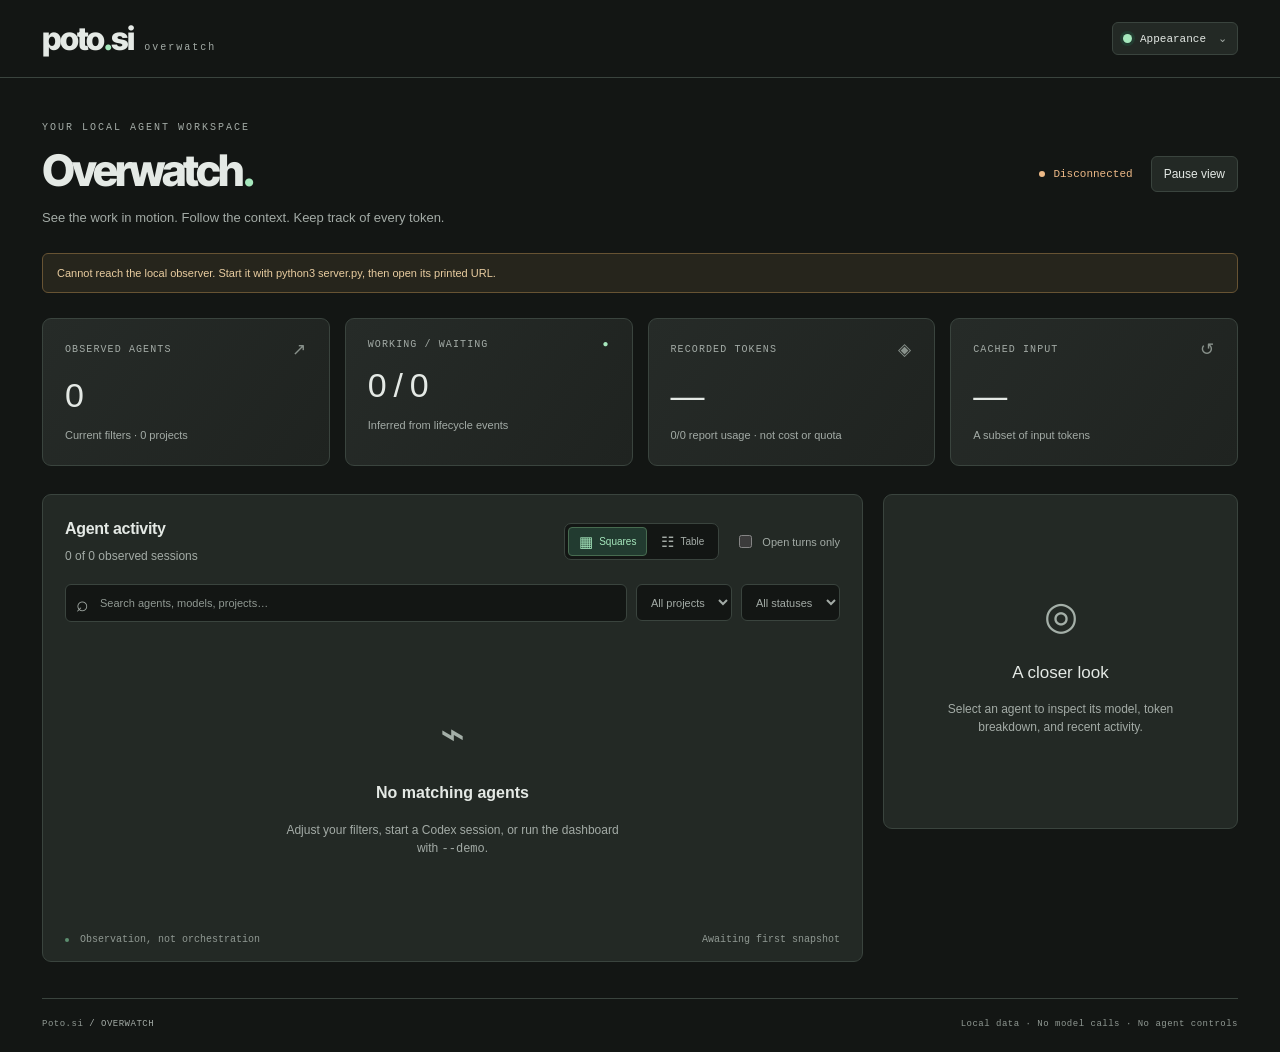
==== commit 6d59c46c: "Remove header clock and read-only badge" ====
--- a/index.html
+++ b/index.html
@@ -32,7 +32,7 @@
       <label data-preset="rose"><input type="radio" name="appearance-accent" value="rose"><span><i aria-hidden="true"></i>Rose</span></label>
     </fieldset>
   </div>
-</details><span class="readonly">READ ONLY</span><span id="clock">—</span></div>
+</details></div>
     </header>
     <main>
       <div class="page-heading">
--- a/style.css
+++ b/style.css
@@ -1,12 +1,12 @@
 :root{color-scheme:dark;--bg:#0c1415;--paper:#111e1f;--raised:#172628;--text:#e5eeeb;--muted:#93a6a3;--line:#273937;--accent:#a6e8bd;--mint:#a6e8bd;--edge:#72918b;--blue:#192f3c;--green:#193a30;--amber:#3a3020;--purple:#302a42;--focus:#a6e8bd;--dot:#2a3b37;--mono:"SFMono-Regular",Consolas,"Liberation Mono",monospace}
 *{box-sizing:border-box}body{margin:0;background:var(--bg);color:var(--text);font:14px/1.5 -apple-system,BlinkMacSystemFont,"Segoe UI",sans-serif}button,input,select{font:inherit}button,a,input,select,summary,[tabindex]{-webkit-tap-highlight-color:transparent}button,a{touch-action:manipulation}button{cursor:pointer}a{color:var(--accent);text-underline-offset:4px}button:focus-visible,a:focus-visible,input:focus-visible,select:focus-visible,summary:focus-visible,[tabindex]:focus-visible{outline:2px solid var(--focus);outline-offset:4px}[hidden]{display:none!important}button:disabled{cursor:default;opacity:.5}.muted{color:var(--muted)}.small{font-size:12px}.mono{font-family:var(--mono);font-size:11px}.green{color:var(--mint)}
-.shell{max-width:1680px;margin:0 auto}.topbar{min-height:78px;border-bottom:1px solid var(--line);padding:20px 42px;display:flex;align-items:center;justify-content:space-between;gap:24px}.brand{display:flex;align-items:center;gap:14px;font-size:11px;letter-spacing:1.8px;font-weight:650;white-space:nowrap}.brand-mark{display:grid;place-items:center;width:34px;height:34px;border:1px solid #668675;border-radius:9px;color:var(--mint);font-size:22px;font-weight:450;letter-spacing:0;transform:rotate(-8deg)}.brand-slash{color:#4f6d64;margin:0 11px}.top-meta{display:flex;align-items:center;gap:22px;font:11px var(--mono);color:var(--muted)}.readonly{padding:5px 9px;border:1px solid var(--line);border-radius:5px;letter-spacing:1px;font-size:10px}
+.shell{max-width:1680px;margin:0 auto}.topbar{min-height:78px;border-bottom:1px solid var(--line);padding:20px 42px;display:flex;align-items:center;justify-content:space-between;gap:24px}.brand{display:flex;align-items:center;gap:14px;font-size:11px;letter-spacing:1.8px;font-weight:650;white-space:nowrap}.brand-mark{display:grid;place-items:center;width:34px;height:34px;border:1px solid #668675;border-radius:9px;color:var(--mint);font-size:22px;font-weight:450;letter-spacing:0;transform:rotate(-8deg)}.brand-slash{color:#4f6d64;margin:0 11px}.top-meta{display:flex;align-items:center;gap:22px;font:11px var(--mono);color:var(--muted)}
 main{padding:42px 42px 24px}.page-heading{display:flex;justify-content:space-between;align-items:center;gap:26px;margin-bottom:25px}.eyebrow{font:10px/1.5 var(--mono);letter-spacing:2px;color:var(--muted)}h1{font-size:clamp(30px,3.4vw,46px);font-weight:480;line-height:1.15;letter-spacing:-1.9px;margin:10px 0 13px}.heading-dot{color:var(--mint)}.subtitle{margin:0;color:var(--muted);font-size:13px;max-width:650px}.connection-controls{display:flex;align-items:center;gap:18px;flex-shrink:0}.connection{display:flex;align-items:center;gap:8px;color:var(--mint);font:11px var(--mono)}.pulse,.tiny-dot{display:inline-block;border-radius:50%;width:6px;height:6px;background:var(--mint)}.pulse{box-shadow:0 0 0 4px #a6e8bd12}.connection.offline{color:#edb987}.connection.offline .pulse{background:#edb987;box-shadow:none}.button{border:1px solid var(--line);background:var(--paper);color:var(--text);border-radius:6px;min-height:36px;padding:7px 12px;font-size:12px}.button:hover{border-color:#587c69}.button[aria-pressed=true]{color:var(--mint);border-color:#587c69}.notice{padding:11px 14px;border:1px solid var(--line);border-radius:6px;color:var(--muted);font-size:11px;margin-bottom:25px;background:var(--ui-inset,#101b1c)}.notice.demo,.notice.error{border-color:#675333;color:#e9cda0;background:#26251c}
 .stats{display:grid;grid-template-columns:repeat(4,minmax(0,1fr));gap:15px;margin-bottom:28px}.stat{background:linear-gradient(125deg,var(--ui-gradient-start,#142222),var(--ui-gradient-end,#111c1d));border:1px solid var(--line);border-radius:9px;padding:20px 22px;min-height:145px}.stat-label{display:flex;justify-content:space-between;align-items:center;font:10px var(--mono);color:var(--muted);letter-spacing:1.1px;gap:10px}.stat-icon{color:var(--ui-muted-strong,#6b867b);font-size:17px}.stat-icon.green{color:var(--mint);font-size:10px}.stat strong{display:block;font:440 34px/1.1 -apple-system,BlinkMacSystemFont,"Segoe UI",sans-serif;letter-spacing:-1.3px;margin:17px 0 10px}.stat-caption{color:var(--muted);font-size:11px}.workspace{display:grid;grid-template-columns:minmax(0,1fr) 355px;align-items:start;gap:20px}.panel{background:var(--paper);border:1px solid var(--line);border-radius:9px;overflow:hidden}.panel-heading{display:flex;justify-content:space-between;align-items:center;padding:22px 22px 18px;gap:14px}.panel-heading h2{font-size:16px;font-weight:550;letter-spacing:-.3px;margin:0 0 4px}.checkbox{display:flex;align-items:center;gap:7px;color:var(--muted);font-size:11px;white-space:nowrap}.checkbox input{accent-color:var(--mint)}.filters{display:flex;flex-wrap:wrap;gap:9px;padding:0 22px 20px}.search{display:flex;align-items:center;gap:9px;flex:1;min-width:180px;border:1px solid var(--line);border-radius:6px;padding:0 10px;background:var(--bg)}.search>span{font-size:21px;color:var(--muted)}.search input{border:0;background:none;color:var(--text);width:100%;min-width:0;height:36px;font-size:11px;outline-offset:0}.search input::placeholder{color:var(--ui-muted-soft,#78918b)}.filters select{background:var(--bg);color:var(--muted);border:1px solid var(--line);border-radius:6px;height:37px;padding:0 10px;font-size:11px;max-width:185px}.table-scroll{overflow:auto}table{width:100%;border-collapse:collapse;text-align:left}th{background:var(--ui-header,#142223);color:var(--ui-muted-soft,#78958c);font:9px var(--mono);letter-spacing:1.2px;padding:13px 20px;border-block:1px solid var(--line);white-space:nowrap}td{padding:18px 20px;border-bottom:1px solid var(--ui-divider,#243532);font-size:12px;vertical-align:middle}th.number,td.number{text-align:right}td.number{font:11px var(--mono);white-space:nowrap}tr.agent-row{cursor:pointer}tr.agent-row:hover{background:var(--ui-hover,#182b28)}tr.agent-row.selected{background:#1a302a}tr.agent-row.selected td:first-child{box-shadow:inset 2px 0 var(--mint)}.agent-cell{display:flex;align-items:center;gap:10px;min-width:190px}.agent-icon{display:grid;place-items:center;flex-shrink:0;width:29px;height:29px;background:var(--ui-icon-fill,#1e3430);border:1px solid var(--ui-icon-border,#325047);border-radius:7px;font-size:14px;color:var(--ui-body-soft,#a3c5b2)}.agent-icon.child{background:#202f36;border-color:#324650;color:#a9bccb}.agent-text{min-width:0}.agent-name{display:block;border:0;background:transparent;color:var(--text);font-size:12px;text-align:left;padding:0;max-width:300px;overflow:hidden;text-overflow:ellipsis;white-space:nowrap}.agent-subtitle{display:block;font:10px var(--mono);color:var(--ui-secondary,#819b91);margin-top:4px;max-width:280px;overflow:hidden;text-overflow:ellipsis;white-space:nowrap}.tree-indent{display:inline-block;flex-shrink:0;width:0}.tree-toggle{border:0;background:transparent;color:var(--ui-secondary,#89a298);min-width:16px;padding:4px 0;font-size:11px}.status{display:inline-flex;align-items:center;gap:6px;white-space:nowrap;font:10px var(--mono);padding:4px 7px;border:1px solid #3a4847;border-radius:5px;color:#a1b1ac;background:#1d2b29}.status::before{content:"";height:4px;width:4px;border-radius:50%;background:currentColor}.status.running{color:#b3e9b9;background:#243d2d;border-color:#375c3c}.status.waiting{color:#ecd09b;background:#3b3223;border-color:#5b4d30}.status.interrupted,.status.failed{color:#edb1a4;background:#392a28;border-color:#63423b}.status.idle{color:#a9c2d3;background:#24343d;border-color:#3e505b}.status.unknown{color:#b1acbf;background:#2a2b36;border-color:#454454}.panel-footer{display:flex;justify-content:space-between;gap:15px;padding:16px 22px;color:var(--ui-muted-soft,#78958b);font:10px var(--mono)}.panel-footer .tiny-dot{width:4px;height:4px;background:#5d8e70;margin-right:5px}.empty{text-align:center;padding:60px 24px;color:var(--muted)}.empty-icon{font-size:42px;color:var(--ui-secondary,#5f8173)}.empty h3{color:var(--text);font-size:16px}.empty p{font-size:12px;max-width:340px;margin:0 auto}.detail-panel{padding:22px}.detail-empty{text-align:center;padding:70px 7px;color:var(--muted)}.detail-empty h2{font-size:17px;color:var(--text);font-weight:500}.detail-empty p{font-size:12px;max-width:260px;margin:auto}.detail-symbol{font-size:39px;color:var(--ui-secondary,#6f9a80)}.detail-heading{display:flex;justify-content:space-between;align-items:center;gap:10px}.detail-panel #detail-name{font-size:21px;line-height:1.35;font-weight:500;letter-spacing:-.5px;margin:18px 0 7px;overflow-wrap:anywhere}.detail-reason{font-size:11px;color:var(--muted);margin:0 0 22px}.metadata{font-size:11px;margin:0}.metadata>div{display:grid;grid-template-columns:73px minmax(0,1fr);gap:14px;margin:12px 0}.metadata dt{color:var(--muted)}.metadata dd{margin:0;overflow-wrap:anywhere;text-align:right}.section-heading{display:flex;justify-content:space-between;align-items:center;gap:10px;border-top:1px solid var(--line);padding-top:21px;margin-top:24px}.section-heading h3{font-size:12px;font-weight:550;margin:0}.token-bar{height:9px;background:var(--bg);display:flex;border-radius:3px;overflow:hidden;margin:17px 0}.segment{height:100%;width:0}.input{background:#a6e8bd}.cached{background:#416d55}.output{background:#aaa2cf}.token-legend{margin:0}.token-legend>div{display:flex;justify-content:space-between;gap:12px;margin:11px 0;font-size:10px;color:var(--muted)}.token-legend dd{margin:0;font-family:var(--mono);color:var(--text)}.key{display:inline-block;width:6px;height:6px;border-radius:1px;margin-right:7px}.context-box{padding:13px;border:1px solid var(--line);border-radius:6px;margin-top:20px;background:var(--ui-inset,#101b1b)}.context-box>div{display:flex;justify-content:space-between;gap:8px;font-size:10px;color:var(--muted)}.context-box strong{font:10px var(--mono);color:var(--text)}progress{display:block;width:100%;height:4px;margin:12px 0;background:var(--bg);border:0;border-radius:3px;accent-color:var(--mint)}progress::-webkit-progress-bar{background:var(--ui-track,#283a32);border-radius:3px}progress::-webkit-progress-value{background:var(--mint);border-radius:3px}progress::-moz-progress-bar{background:var(--mint)}.context-box p{font-size:9px;color:var(--muted);margin:0;line-height:1.6}.activity{margin:15px 0 0;padding:0;list-style:none}.activity li{position:relative;border-left:1px solid var(--ui-icon-border,#345043);padding:0 0 18px 16px;margin-left:3px}.activity li::before{content:"";width:5px;height:5px;position:absolute;left:-3px;top:5px;border-radius:50%;background:var(--ui-secondary,#658e75)}.activity li:last-child{border-left-color:transparent;padding-bottom:0}.activity p{font-size:11px;margin:0 0 3px;color:var(--ui-body-soft,#bfd0c6)}.activity time{font:9px var(--mono);color:var(--ui-muted-soft,#78958b)}.page-footer{display:flex;align-items:center;justify-content:space-between;gap:18px;margin-top:36px;padding-top:20px;border-top:1px solid var(--line);font:9px var(--mono);letter-spacing:.5px;color:var(--ui-muted-soft,#759080)}
 @media(min-width:1550px){.workspace{grid-template-columns:minmax(0,1fr) 390px}.agent-name{max-width:390px}}
-@media(max-width:1100px){.topbar{padding-inline:25px}.top-meta #clock{display:none}main{padding:30px 25px 20px}.workspace{grid-template-columns:minmax(0,1fr) 310px;gap:14px}.stats{gap:10px}.stat{padding:18px}.stat-label{font-size:9px}.agent-name{max-width:195px}td,th{padding-inline:13px}.detail-panel{padding:18px}.filters{padding-inline:16px}.brand{font-size:10px;letter-spacing:1px}.brand-slash{margin:0 5px}}
+@media(max-width:1100px){.topbar{padding-inline:25px}main{padding:30px 25px 20px}.workspace{grid-template-columns:minmax(0,1fr) 310px;gap:14px}.stats{gap:10px}.stat{padding:18px}.stat-label{font-size:9px}.agent-name{max-width:195px}td,th{padding-inline:13px}.detail-panel{padding:18px}.filters{padding-inline:16px}.brand{font-size:10px;letter-spacing:1px}.brand-slash{margin:0 5px}}
 @media(max-width:850px){.workspace{grid-template-columns:1fr}.detail-panel{min-height:200px}.detail-empty{padding:30px 10px}.stats{grid-template-columns:repeat(2,minmax(0,1fr))}.page-heading{align-items:start}.connection-controls{gap:10px;flex-direction:column;align-items:flex-end}.agent-name{max-width:330px}.metadata>div{grid-template-columns:100px 1fr}.detail-panel{padding:23px}.brand .muted{display:none}.brand-slash{display:none}}
-@media(max-width:520px){.topbar{padding:15px 16px;gap:10px;min-height:65px}.top-meta{gap:0}.readonly{font-size:8px;padding:4px}.brand{gap:8px}.brand-mark{width:27px;height:27px;font-size:18px}.page-heading{gap:10px}main{padding:28px 16px 20px}h1{font-size:31px;letter-spacing:-1.4px}.subtitle{font-size:11px;max-width:250px}.eyebrow{font-size:8px;letter-spacing:1px}.connection-controls{gap:8px}.connection{font-size:9px}.button{font-size:10px;min-height:34px;padding:5px 8px}.stats{gap:8px}.stat{padding:15px;min-height:130px}.stat strong{font-size:29px}.stat-label{font-size:8px;letter-spacing:.6px}.stat-caption{font-size:9px}.stat-icon{font-size:12px}.panel-heading{padding:18px 15px}.panel-heading h2{font-size:14px}.checkbox{font-size:9px}.filters{padding:0 14px 16px}.search{flex-basis:100%}.filters select{max-width:calc(50% - 5px);flex:1}.agent-name{max-width:210px}.agent-subtitle{max-width:200px}.panel-footer{padding:13px;flex-wrap:wrap;font-size:9px}.page-footer{align-items:flex-start;flex-direction:column;gap:8px;font-size:8px}.notice{font-size:10px}}
+@media(max-width:520px){.topbar{padding:15px 16px;gap:10px;min-height:65px}.top-meta{gap:0}.brand{gap:8px}.brand-mark{width:27px;height:27px;font-size:18px}.page-heading{gap:10px}main{padding:28px 16px 20px}h1{font-size:31px;letter-spacing:-1.4px}.subtitle{font-size:11px;max-width:250px}.eyebrow{font-size:8px;letter-spacing:1px}.connection-controls{gap:8px}.connection{font-size:9px}.button{font-size:10px;min-height:34px;padding:5px 8px}.stats{gap:8px}.stat{padding:15px;min-height:130px}.stat strong{font-size:29px}.stat-label{font-size:8px;letter-spacing:.6px}.stat-caption{font-size:9px}.stat-icon{font-size:12px}.panel-heading{padding:18px 15px}.panel-heading h2{font-size:14px}.checkbox{font-size:9px}.filters{padding:0 14px 16px}.search{flex-basis:100%}.filters select{max-width:calc(50% - 5px);flex:1}.agent-name{max-width:210px}.agent-subtitle{max-width:200px}.panel-footer{padding:13px;flex-wrap:wrap;font-size:9px}.page-footer{align-items:flex-start;flex-direction:column;gap:8px;font-size:8px}.notice{font-size:10px}}
 .agent-panel .panel-heading{flex-wrap:wrap}
 .activity-controls{display:flex;align-items:center;justify-content:flex-end;gap:16px;flex-wrap:wrap}
 .view-switch{display:inline-flex;gap:3px;border:1px solid var(--line);padding:3px;border-radius:7px;background:var(--bg)}
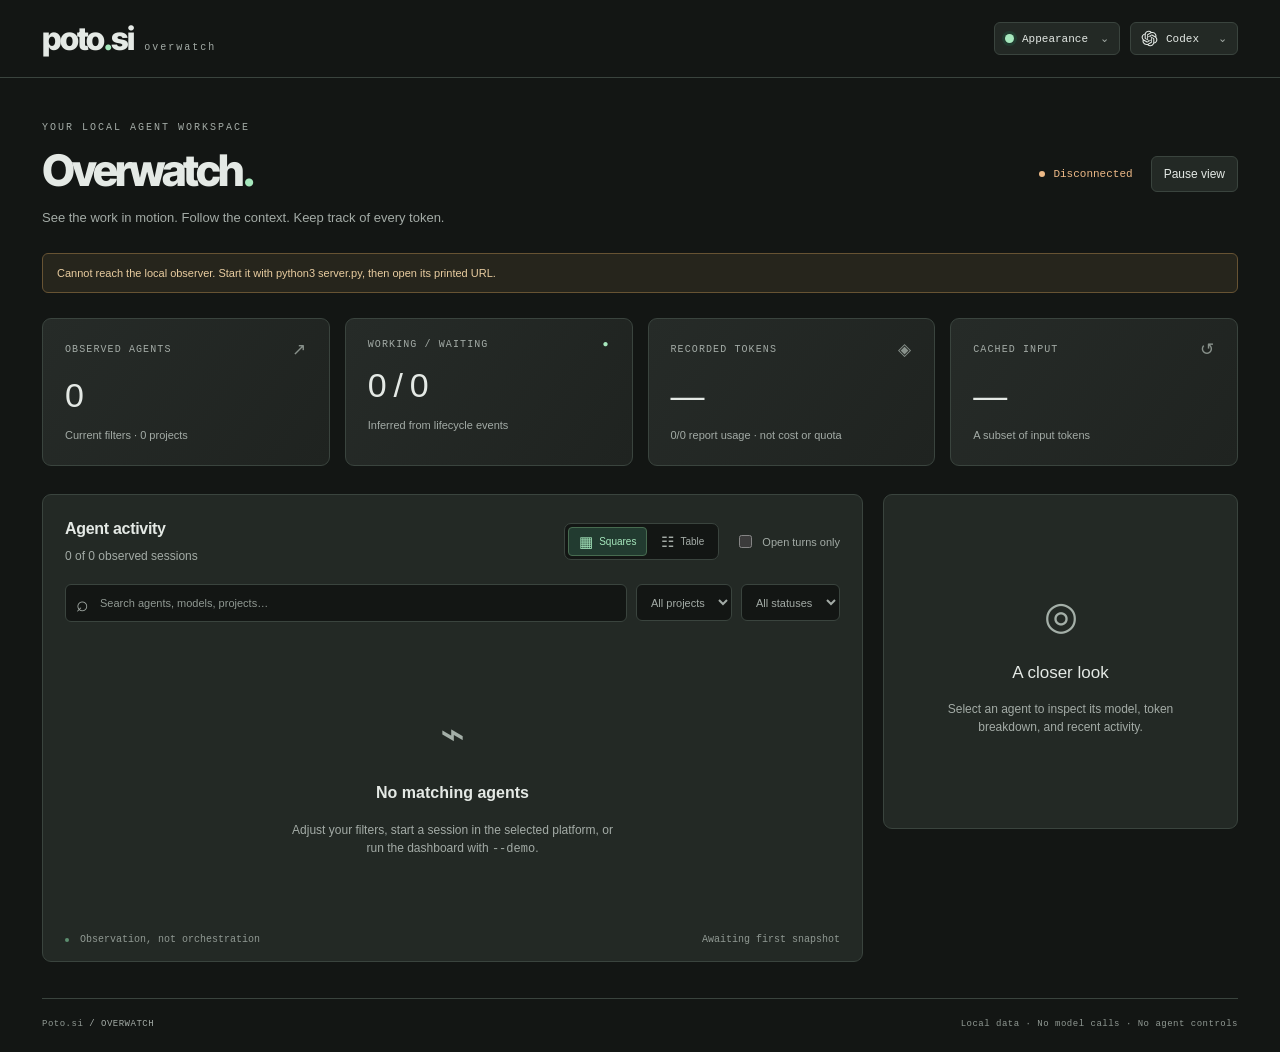
==== commit c88cde49: "Add live Claude Code support and branded platform selector" ====
--- a/index.html
+++ b/index.html
@@ -32,6 +32,14 @@
       <label data-preset="rose"><input type="radio" name="appearance-accent" value="rose"><span><i aria-hidden="true"></i>Rose</span></label>
     </fieldset>
   </div>
+</details><details id="provider-menu" class="appearance-menu provider-menu">
+  <summary aria-label="Agent platform: Codex"><span id="provider-logo" class="provider-logo" data-provider="codex" aria-hidden="true"></span><span id="provider-label">Codex</span><span class="appearance-chevron" aria-hidden="true">⌄</span></summary>
+  <div class="appearance-panel provider-panel">
+    <fieldset class="provider-options"><legend>Agent platform</legend>
+      <label><input type="radio" name="agent-provider" value="codex" checked><span class="provider-option"><i class="provider-logo" data-provider="codex" aria-hidden="true"></i><span class="provider-copy"><strong>Codex</strong><small>OpenAI</small></span><i class="provider-check" aria-hidden="true">✓</i></span></label>
+      <label><input type="radio" name="agent-provider" value="claude"><span class="provider-option"><i class="provider-logo" data-provider="claude" aria-hidden="true"></i><span class="provider-copy"><strong>Claude</strong><small>Anthropic</small></span><i class="provider-check" aria-hidden="true">✓</i></span></label>
+    </fieldset>
+  </div>
 </details></div>
     </header>
     <main>
@@ -60,7 +68,7 @@
             <div id="square-caption" class="square-caption">Select a square to inspect its agent. Token counts appear inside each square.</div>
           </div>
           <div id="table-view" class="table-scroll" hidden><table><thead><tr><th scope="col">AGENT / SESSION</th><th scope="col">STATUS</th><th scope="col" class="number">TOKENS</th><th scope="col" class="number">LAST ACTIVITY</th></tr></thead><tbody id="agent-rows"></tbody></table></div>
-          <div id="empty" class="empty" hidden><span class="empty-icon" aria-hidden="true">⌁</span><h3>No matching agents</h3><p>Adjust your filters, start a Codex session, or run the dashboard with <code>--demo</code>.</p></div>
+          <div id="empty" class="empty" hidden><span class="empty-icon" aria-hidden="true">⌁</span><h3>No matching agents</h3><p>Adjust your filters, start a session in the selected platform, or run the dashboard with <code>--demo</code>.</p></div>
           <div class="panel-footer"><span><span class="tiny-dot"></span> Observation, not orchestration</span><span id="updated">Awaiting first snapshot</span></div>
         </div>
         <aside class="detail-panel panel" aria-label="Selected agent details">
--- a/style.css
+++ b/style.css
@@ -60,3 +60,6 @@
 .page-heading .overwatch-title{font-family:"Inter Tight",sans-serif;font-weight:800;letter-spacing:-.07em}
 @media(max-width:1100px){.brand.wordmark{font-size:29px;gap:10px}}
 @media(max-width:520px){.brand.wordmark{font-size:26px;gap:8px}}
+
+.top-meta{position:relative;gap:10px}
+@media(max-width:520px){.topbar{flex-wrap:wrap}.top-meta{margin-left:auto}.top-meta>.appearance-menu:first-child{position:static}}
--- a/theme.css
+++ b/theme.css
@@ -236,3 +236,20 @@
   --ui-muted-strong:#928a8c;
   --ui-hover-outline:#e6dcdf;
 }
+
+/* Agent platform uses the same dropdown surface and controls as Appearance. */
+.provider-menu>summary{min-width:108px}
+.provider-menu .appearance-chevron{margin-left:auto}
+.provider-logo{display:inline-block;flex-shrink:0;width:17px;height:17px;background:var(--text);mask:url("/assets/openai.svg") center/contain no-repeat}
+.provider-logo[data-provider=claude]{background:#d97757;mask-image:url("/assets/claude.svg")}
+.provider-panel{width:200px;padding:9px}
+.provider-options{display:grid;gap:4px}
+.provider-options legend{margin:5px 7px 9px}
+.provider-option{display:flex;align-items:center;gap:10px;padding:10px;border:1px solid transparent;border-radius:6px;color:var(--text)}
+.provider-options label:hover .provider-option{background:var(--raised);border-color:var(--line)}
+.provider-options input:checked+.provider-option{background:var(--accent-surface);border-color:var(--accent-border)}
+.provider-copy{display:grid;gap:3px;flex:1}
+.provider-copy strong{font:500 11px var(--mono)}
+.provider-copy small{font:9px var(--mono);color:var(--muted)}
+.provider-check{font:12px var(--mono);color:var(--accent);visibility:hidden}
+.provider-options input:checked+.provider-option .provider-check{visibility:visible}
